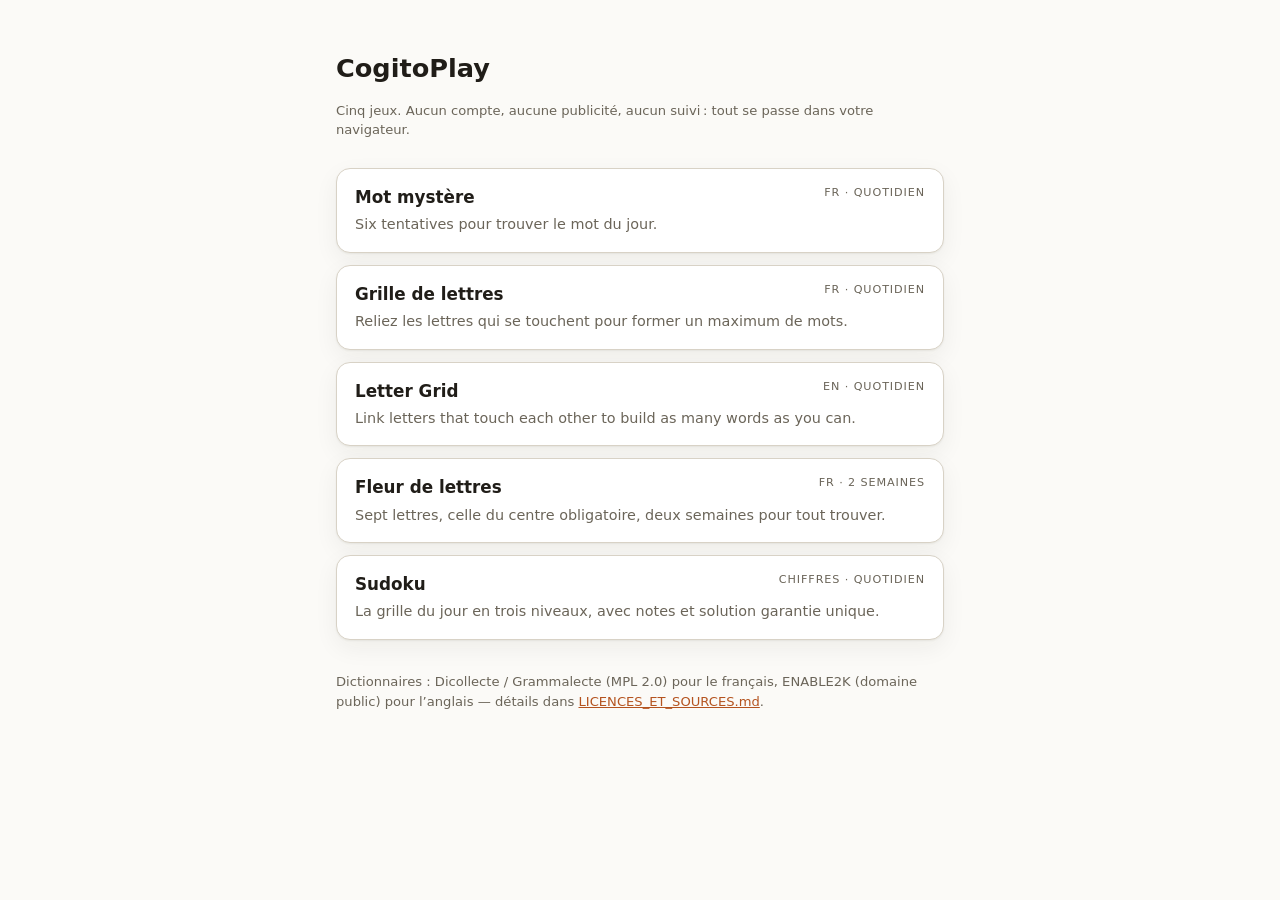
==== index.html @ eb27959a "Sudoku : plafond d'erreurs selon le niveau Illimité en facile, cinq erreurs en moyen, trois en diffi" ====
<!DOCTYPE html>
<html lang="fr">
  <head>
    <meta charset="utf-8" />
    <meta name="viewport" content="width=device-width, initial-scale=1" />
    <title>CogitoPlay</title>
    <meta name="description" content="Cinq jeux dans le navigateur : mot mystère, grilles de lettres, fleur de lettres, sudoku." />
    <link rel="icon" href="favicon.svg" type="image/svg+xml" />
    <link rel="stylesheet" href="shared/style-commun.css?v=7" />
    <style>
      .accueil {
        max-width: 640px;
        margin: 0 auto;
        padding: 32px 16px 64px;
      }
      .accueil h1 {
        font-size: 1.6rem;
        margin-bottom: 4px;
      }
      .liste-jeux {
        display: grid;
        gap: 12px;
        margin-top: 28px;
      }
      .carte-jeu {
        display: block;
        padding: 16px 18px;
        border: 1px solid var(--bord);
        border-radius: 14px;
        background: var(--fond-carte);
        text-decoration: none;
        color: inherit;
        box-shadow: var(--ombre);
      }
      .carte-jeu:hover {
        border-color: var(--bord-fort);
      }
      .carte-jeu[aria-disabled='true'] {
        opacity: 0.55;
        pointer-events: none;
        box-shadow: none;
      }
      .carte-jeu b {
        font-size: 1.05rem;
      }
      .carte-jeu p {
        margin: 4px 0 0;
        font-size: 0.9rem;
        color: var(--texte-doux);
      }
      .drapeau {
        float: right;
        font-size: 0.7rem;
        letter-spacing: 0.08em;
        text-transform: uppercase;
        color: var(--texte-doux);
      }
    </style>
  </head>
  <body>
    <div class="accueil">
      <h1>CogitoPlay</h1>
      <p class="jm-note">
        Cinq jeux. Aucun compte, aucune publicité, aucun suivi&#8239;: tout se passe dans
        votre navigateur.
      </p>

      <nav class="liste-jeux">
        <a class="carte-jeu" href="jeu-mot/index.html">
          <span class="drapeau">FR · quotidien</span>
          <b>Mot mystère</b>
          <p>Six tentatives pour trouver le mot du jour.</p>
        </a>

        <a class="carte-jeu" href="jeu-grille/index.html">
          <span class="drapeau">FR · quotidien</span>
          <b>Grille de lettres</b>
          <p>Reliez les lettres qui se touchent pour former un maximum de mots.</p>
        </a>

        <a class="carte-jeu" href="jeu-grille-en/index.html">
          <span class="drapeau">EN · quotidien</span>
          <b>Letter Grid</b>
          <p>Link letters that touch each other to build as many words as you can.</p>
        </a>

        <a class="carte-jeu" href="jeu-fleur/index.html">
          <span class="drapeau">FR · 2 semaines</span>
          <b>Fleur de lettres</b>
          <p>Sept lettres, celle du centre obligatoire, deux semaines pour tout trouver.</p>
        </a>

        <a class="carte-jeu" href="jeu-sudoku/index.html">
          <span class="drapeau">Chiffres · quotidien</span>
          <b>Sudoku</b>
          <p>La grille du jour en trois niveaux, avec notes et solution garantie unique.</p>
        </a>
      </nav>

      <p class="jm-note" style="margin-top: 32px">
        Dictionnaires : Dicollecte / Grammalecte (MPL 2.0) pour le français, ENABLE2K (domaine
        public) pour l’anglais — détails dans
        <a href="shared/dictionnaires/LICENCES_ET_SOURCES.md">LICENCES_ET_SOURCES.md</a>.
      </p>
    </div>
  </body>
</html>
---- shared/style-commun.css ----
/*
 * style-commun.css — jetons de couleur, typo et composants partagés
 * (en-tête, boutons, fenêtres modales, messages).
 * Thème clair par défaut, thème sombre suivant les préférences système.
 */

:root {
  --fond: #fbfaf7;
  --fond-carte: #ffffff;
  --fond-doux: #eeeae1;
  --texte: #201d18;
  --texte-doux: #6b6559;
  --bord: #d8d2c6;
  --bord-fort: #b3ab9b;
  --accent: #b4531f;
  --accent-doux: #f3e5da;
  --ombre: 0 1px 2px rgba(32, 29, 24, 0.06), 0 8px 24px rgba(32, 29, 24, 0.06);

  /* États des lettres — palette standard */
  --etat-juste: #4a8b4f;
  --etat-present: #d3a127;
  --etat-absent: #7d7568;
  --etat-texte: #ffffff;
  --etat-texte-absent: #ffffff;

  --rayon: 10px;
  --police: ui-sans-serif, system-ui, -apple-system, 'Segoe UI', Roboto, sans-serif;
  --police-mots: 'SF Mono', ui-monospace, 'Cascadia Mono', Menlo, Consolas, monospace;
}

/* Palette alternative pour daltonisme deutan/protan : bleu et orange. */
:root[data-palette='distincte'] {
  --etat-juste: #0d63c4;
  --etat-present: #e07b1a;
  --etat-absent: #8d8577;
}

@media (prefers-color-scheme: dark) {
  :root {
    --fond: #16150f;
    --fond-carte: #211f18;
    --fond-doux: #2c2a21;
    --texte: #f0ece2;
    --texte-doux: #a49d8d;
    --bord: #3b382d;
    --bord-fort: #57533f;
    --accent: #e08a4d;
    --accent-doux: #33261b;
    --ombre: 0 1px 2px rgba(0, 0, 0, 0.4), 0 8px 24px rgba(0, 0, 0, 0.35);

    --etat-juste: #58a05e;
    --etat-present: #c99a2c;
    --etat-absent: #57533f;
    --etat-texte: #12110c;
    /* Sur le gris sombre des lettres absentes, seul un texte clair reste lisible. */
    --etat-texte-absent: #e6e1d5;
  }
  :root[data-palette='distincte'] {
    --etat-juste: #3d8ee0;
    --etat-present: #e08a3a;
    --etat-absent: #57533f;
  }
}

* {
  box-sizing: border-box;
}

/* Sans cette règle, un `display` explicite l'emporte sur l'attribut hidden. */
[hidden] {
  display: none !important;
}

html,
body {
  height: 100%;
}

body {
  margin: 0;
  background: var(--fond);
  color: var(--texte);
  font-family: var(--police);
  font-size: 16px;
  line-height: 1.5;
  -webkit-text-size-adjust: 100%;
  overscroll-behavior-y: contain;
}

a {
  color: var(--accent);
}

/* ---------- En-tête ---------- */

.jm-entete {
  display: flex;
  align-items: center;
  gap: 8px;
  padding: 10px 12px;
  border-bottom: 1px solid var(--bord);
  background: var(--fond-carte);
}

.jm-entete h1 {
  flex: 1;
  margin: 0;
  font-size: 1.05rem;
  font-weight: 650;
  letter-spacing: 0.02em;
  text-align: center;
  white-space: nowrap;
  overflow: hidden;
  text-overflow: ellipsis;
}

.jm-entete .jm-retour {
  text-decoration: none;
  font-size: 0.85rem;
  color: var(--texte-doux);
  padding: 6px 8px;
  border-radius: var(--rayon);
}

.jm-entete .jm-retour:hover {
  background: var(--fond-doux);
}

.jm-actions {
  display: flex;
  gap: 4px;
}

/* ---------- Boutons ---------- */

.jm-bouton {
  font: inherit;
  color: var(--texte);
  background: var(--fond-carte);
  border: 1px solid var(--bord);
  border-radius: var(--rayon);
  padding: 8px 14px;
  cursor: pointer;
  transition: background 0.12s ease, border-color 0.12s ease;
}

.jm-bouton:hover {
  background: var(--fond-doux);
}

.jm-bouton--principal {
  background: var(--accent);
  border-color: var(--accent);
  color: #fff;
  font-weight: 600;
}

.jm-bouton--principal:hover {
  filter: brightness(1.06);
  background: var(--accent);
}

.jm-bouton--icone {
  width: 38px;
  height: 38px;
  padding: 0;
  display: grid;
  place-items: center;
  font-size: 1.05rem;
  line-height: 1;
}

.jm-bouton--discret {
  background: none;
  border-color: transparent;
  color: var(--texte-doux);
}

:focus-visible {
  outline: 3px solid var(--accent);
  outline-offset: 2px;
}

/* ---------- Message flottant ---------- */

.jm-message {
  position: fixed;
  top: 64px;
  left: 50%;
  transform: translateX(-50%);
  z-index: 40;
  display: flex;
  flex-direction: column;
  align-items: center;
  gap: 6px;
  pointer-events: none;
}

.jm-message p {
  margin: 0;
  background: var(--texte);
  color: var(--fond);
  padding: 8px 16px;
  border-radius: var(--rayon);
  font-size: 0.9rem;
  font-weight: 600;
  box-shadow: var(--ombre);
  animation: jm-apparition 0.15s ease;
}

@keyframes jm-apparition {
  from {
    opacity: 0;
    transform: translateY(-6px);
  }
}

/* ---------- Fenêtre modale ---------- */

.jm-modale {
  border: none;
  padding: 0;
  background: transparent;
  max-width: min(520px, 94vw);
  max-height: 90vh;
}

.jm-modale::backdrop {
  background: rgba(20, 18, 14, 0.55);
  backdrop-filter: blur(2px);
}

.jm-modale-contenu {
  background: var(--fond-carte);
  color: var(--texte);
  border: 1px solid var(--bord);
  border-radius: 16px;
  box-shadow: var(--ombre);
  padding: 22px;
  max-height: 90vh;
  overflow-y: auto;
}

.jm-modale h2 {
  margin: 0 0 4px;
  font-size: 1.25rem;
}

.jm-modale h3 {
  margin: 20px 0 6px;
  font-size: 0.82rem;
  text-transform: uppercase;
  letter-spacing: 0.08em;
  color: var(--texte-doux);
}

.jm-modale p,
.jm-modale li {
  font-size: 0.94rem;
}

.jm-modale ul {
  padding-left: 20px;
  margin: 6px 0;
}

.jm-modale-fermer {
  position: sticky;
  top: 0;
  float: right;
  margin: -8px -8px 0 0;
}

.jm-note {
  color: var(--texte-doux);
  font-size: 0.82rem;
}

.jm-chargement {
  display: grid;
  place-items: center;
  gap: 10px;
  padding: 48px 20px;
  text-align: center;
  color: var(--texte-doux);
}

.jm-erreur {
  margin: 24px auto;
  max-width: 520px;
  padding: 18px;
  border: 1px solid var(--bord-fort);
  border-radius: var(--rayon);
  background: var(--fond-carte);
  white-space: pre-wrap;
  font-size: 0.9rem;
}

@media (prefers-reduced-motion: reduce) {
  *,
  *::before,
  *::after {
    animation-duration: 0.01ms !important;
    transition-duration: 0.01ms !important;
  }
}

/* ---------- Barre de progression (grilles et fleur) ---------- */

.progression {
  display: grid;
  gap: 6px;
  padding: 10px 14px 12px;
  background: var(--fond-carte);
  border-bottom: 1px solid var(--bord);
}

.progression-mot {
  display: flex;
  align-items: center;
  gap: 8px;
  margin: 0;
  font-size: 0.92rem;
  font-weight: 600;
  min-height: 1.4em;
}

.progression-emoji {
  font-size: 1.15rem;
  line-height: 1;
}

.progression-piste {
  position: relative;
  height: 10px;
  border-radius: 999px;
  background: var(--fond-doux);
}

.progression-jauge {
  display: block;
  height: 100%;
  width: 0;
  border-radius: 999px;
  background: var(--accent);
  transition: width 0.4s ease, background 0.3s ease;
}

.progression-jauge--gagnee {
  background: var(--etat-juste);
}

/* Le trait qui marque la cible à atteindre. */
.progression-repere {
  position: absolute;
  top: -3px;
  bottom: -3px;
  width: 2px;
  border-radius: 2px;
  background: var(--texte);
  opacity: 0.55;
}

.progression-chiffres {
  position: relative;
  display: flex;
  justify-content: space-between;
  gap: 10px;
  margin: 0;
  font-size: 0.75rem;
  color: var(--texte-doux);
}

/* Positionné sur la même abscisse que le trait de la piste. */
.progression-cible {
  position: absolute;
  transform: translateX(-50%);
  white-space: nowrap;
}

.progression-chiffres b {
  font-family: var(--police-mots);
  font-size: 0.9rem;
  color: var(--texte);
}

.jm-modale-actions {
  display: flex;
  gap: 8px;
  justify-content: flex-end;
  flex-wrap: wrap;
  margin-top: 20px;
}

/* Messages ancrés en bas : sur les jeux dont le haut d'écran porte le score,
   la barre de progression ou le compteur, un message flottant en haut venait
   les recouvrir. */
.jm-message--bas {
  top: auto;
  bottom: calc(5.2rem + env(safe-area-inset-bottom));
}

.message--neutre {
  background: var(--texte);
  color: var(--fond);
}
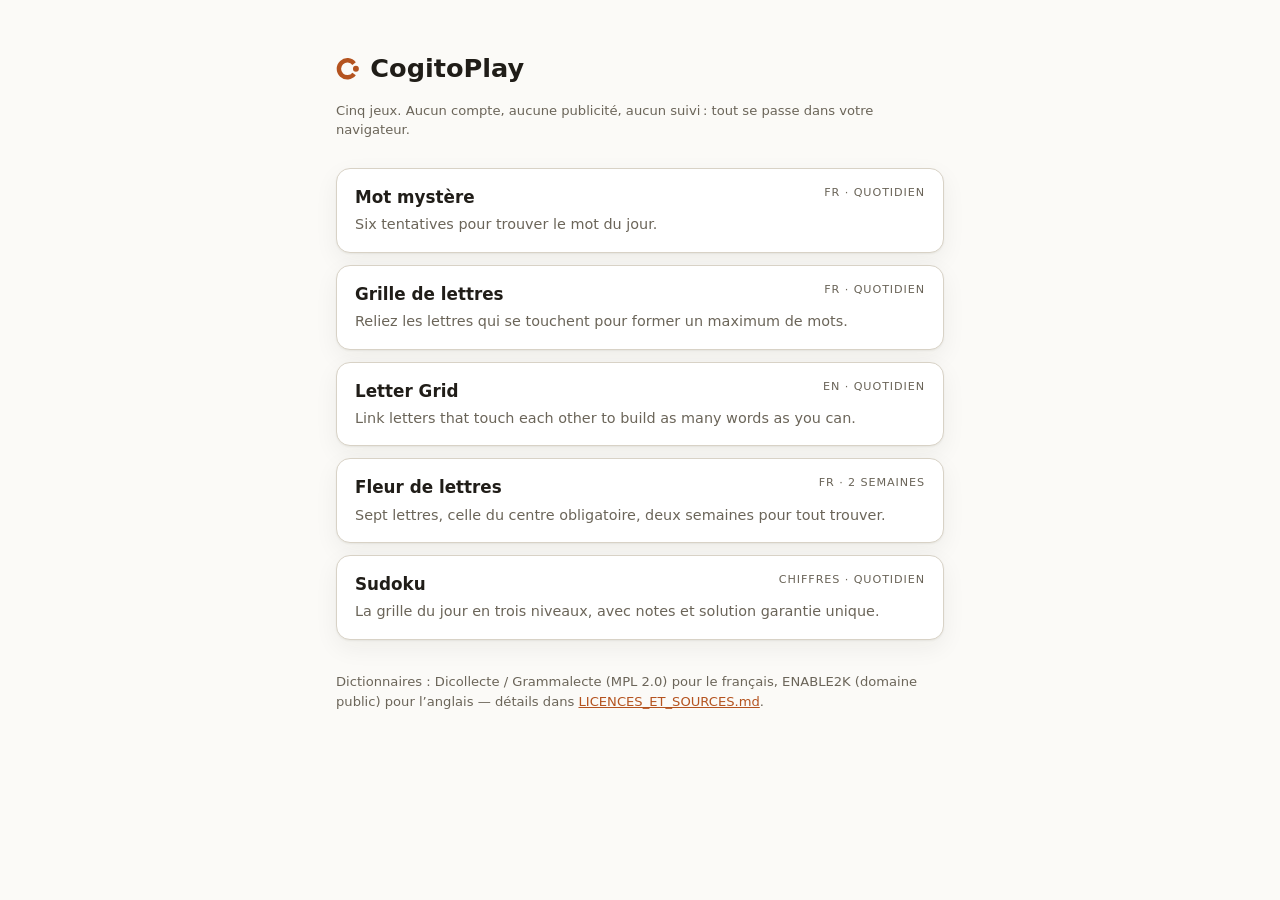
==== commit 8b845de3: "Intègre le logo « le sceau » Kit d'icônes à la racine : SVG pour les navigateurs récents, .ico en re" ====
--- a/index.html
+++ b/index.html
@@ -5,8 +5,12 @@
     <meta name="viewport" content="width=device-width, initial-scale=1" />
     <title>CogitoPlay</title>
     <meta name="description" content="Cinq jeux dans le navigateur : mot mystère, grilles de lettres, fleur de lettres, sudoku." />
-    <link rel="icon" href="favicon.svg" type="image/svg+xml" />
-    <link rel="stylesheet" href="shared/style-commun.css?v=7" />
+    <link rel="icon" href="/cogitoplay/favicon.ico" sizes="32x32" />
+    <link rel="icon" href="/cogitoplay/favicon.svg" type="image/svg+xml" />
+    <link rel="apple-touch-icon" href="/cogitoplay/apple-touch-icon.png" />
+    <link rel="manifest" href="/cogitoplay/site.webmanifest" />
+    <meta name="theme-color" content="#FBFAF7" />
+    <link rel="stylesheet" href="shared/style-commun.css?v=8" />
     <style>
       .accueil {
         max-width: 640px;
@@ -59,7 +63,19 @@
   </head>
   <body>
     <div class="accueil">
-      <h1>CogitoPlay</h1>
+      <h1 class="titre-sceau">
+        <svg class="sceau" viewBox="36 36 440 440" aria-hidden="true" focusable="false">
+          <g transform="translate(-7,0)">
+            <path
+              fill="currentColor"
+              fill-rule="evenodd"
+              d="M 413.60,132.87 A 200,200 0 1,0 413.60,379.13 L 348.99,328.65 A 118,118 0 1,1 348.99,183.35 Z"
+            />
+            <circle fill="currentColor" cx="415" cy="256" r="55" />
+          </g>
+        </svg>
+        CogitoPlay
+      </h1>
       <p class="jm-note">
         Cinq jeux. Aucun compte, aucune publicité, aucun suivi&#8239;: tout se passe dans
         votre navigateur.
--- a/shared/style-commun.css
+++ b/shared/style-commun.css
@@ -404,3 +404,20 @@
   background: var(--texte);
   color: var(--fond);
 }
+
+/* ---------- Le sceau, à gauche du titre de l'accueil ---------- */
+
+.titre-sceau {
+  display: flex;
+  align-items: center;
+  gap: 0.42em;
+}
+
+/* Un peu plus haut que la capitale : le C est rond, il doit déborder
+   légèrement en haut et en bas pour paraître aligné avec le mot. */
+.sceau {
+  flex: none;
+  width: 0.92em;
+  height: 0.92em;
+  color: var(--accent);
+}
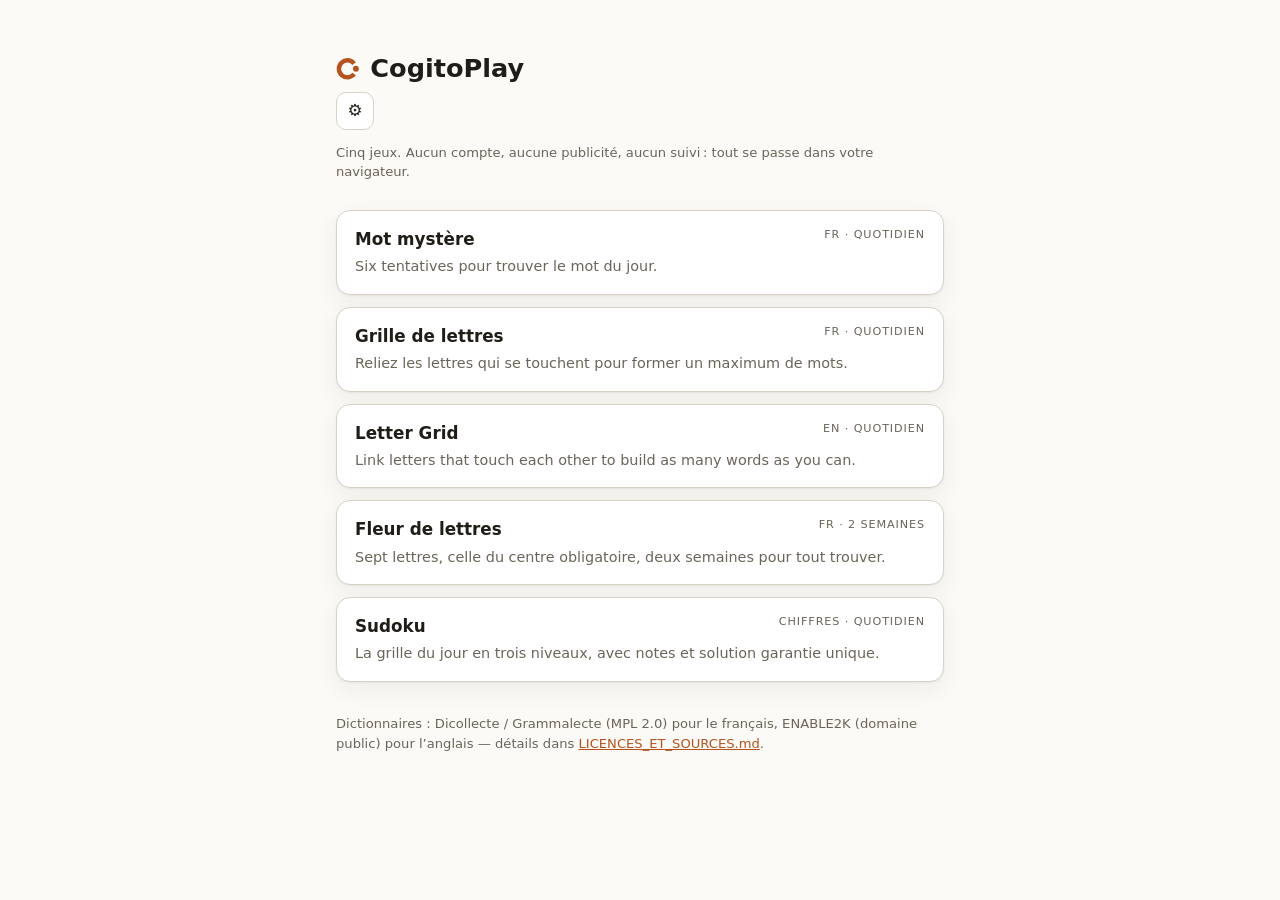
==== commit ab30b0fd: "Sélecteur de thème et fenêtre de réglages commune Le thème sort de la règle média : le choix du joue" ====
--- a/index.html
+++ b/index.html
@@ -5,12 +5,25 @@
     <meta name="viewport" content="width=device-width, initial-scale=1" />
     <title>CogitoPlay</title>
     <meta name="description" content="Cinq jeux dans le navigateur : mot mystère, grilles de lettres, fleur de lettres, sudoku." />
+    <script>
+      // Amorce : pose le thème avant le premier affichage, sinon la page
+      // clignote en clair une fraction de seconde avant de passer au sombre.
+      try {
+        var p = JSON.parse(localStorage.getItem('jm.prefs.v1') || '{}');
+        var t = p.theme || 'auto';
+        if (t === 'auto') {
+          t = matchMedia('(prefers-color-scheme: dark)').matches ? 'sombre' : 'clair';
+        }
+        document.documentElement.dataset.theme = t;
+        if (p.palette) document.documentElement.dataset.palette = p.palette;
+      } catch (e) {}
+    </script>
     <link rel="icon" href="/cogitoplay/favicon.ico" sizes="32x32" />
     <link rel="icon" href="/cogitoplay/favicon.svg" type="image/svg+xml" />
     <link rel="apple-touch-icon" href="/cogitoplay/apple-touch-icon.png" />
     <link rel="manifest" href="/cogitoplay/site.webmanifest" />
     <meta name="theme-color" content="#FBFAF7" />
-    <link rel="stylesheet" href="shared/style-commun.css?v=8" />
+    <link rel="stylesheet" href="shared/style-commun.css?v=11" />
     <style>
       .accueil {
         max-width: 640px;
@@ -63,7 +76,8 @@
   </head>
   <body>
     <div class="accueil">
-      <h1 class="titre-sceau">
+      <div class="entete-accueil">
+        <h1 class="titre-sceau">
         <svg class="sceau" viewBox="36 36 440 440" aria-hidden="true" focusable="false">
           <g transform="translate(-7,0)">
             <path
@@ -74,8 +88,10 @@
             <circle fill="currentColor" cx="415" cy="256" r="55" />
           </g>
         </svg>
-        CogitoPlay
-      </h1>
+          CogitoPlay
+        </h1>
+        <button class="jm-bouton jm-bouton--icone" data-reglages aria-label="Réglages" title="Réglages">⚙</button>
+      </div>
       <p class="jm-note">
         Cinq jeux. Aucun compte, aucune publicité, aucun suivi&#8239;: tout se passe dans
         votre navigateur.
@@ -119,5 +135,9 @@
         <a href="shared/dictionnaires/LICENCES_ET_SOURCES.md">LICENCES_ET_SOURCES.md</a>.
       </p>
     </div>
+
+    <script src="shared/storage.js?v=7"></script>
+    <script src="shared/message.js?v=7"></script>
+    <script src="shared/theme.js?v=1"></script>
   </body>
 </html>
--- a/shared/style-commun.css
+++ b/shared/style-commun.css
@@ -1,7 +1,8 @@
 /*
  * style-commun.css — jetons de couleur, typo et composants partagés
  * (en-tête, boutons, fenêtres modales, messages).
- * Thème clair par défaut, thème sombre suivant les préférences système.
+ * Thème clair par défaut ; les autres thèmes redéfinissent les mêmes jetons,
+ * choisis par le joueur dans les réglages.
  */
 
 :root {
@@ -16,6 +17,12 @@
   --accent-doux: #f3e5da;
   --ombre: 0 1px 2px rgba(32, 29, 24, 0.06), 0 8px 24px rgba(32, 29, 24, 0.06);
 
+  /* Texte posé sur un aplat d'accent, et couleur d'alerte. Ces deux-là
+     changent avec le thème : sur un accent clair, du blanc devient illisible. */
+  --sur-accent: #ffffff;
+  --alerte: #c9452b;
+  --alerte-sur-accent: #ffd9d2;
+
   /* États des lettres — palette standard */
   --etat-juste: #4a8b4f;
   --etat-present: #d3a127;
@@ -28,38 +35,48 @@
   --police-mots: 'SF Mono', ui-monospace, 'Cascadia Mono', Menlo, Consolas, monospace;
 }
 
-/* Palette alternative pour daltonisme deutan/protan : bleu et orange. */
+/*
+ * Le thème est toujours concret sur la page : le script d'amorce, en tête de
+ * chaque document, a déjà résolu « automatique » en clair ou sombre. Pas de
+ * règle média ici, donc, et pas de couleurs écrites deux fois.
+ */
+:root[data-theme='sombre'] {
+  --fond: #16150f;
+  --fond-carte: #211f18;
+  --fond-doux: #2c2a21;
+  --texte: #f0ece2;
+  --texte-doux: #a49d8d;
+  --bord: #3b382d;
+  --bord-fort: #57533f;
+  --accent: #e08a4d;
+  --accent-doux: #33261b;
+  --ombre: 0 1px 2px rgba(0, 0, 0, 0.4), 0 8px 24px rgba(0, 0, 0, 0.35);
+
+  --etat-juste: #58a05e;
+  --etat-present: #c99a2c;
+  --etat-absent: #57533f;
+  --etat-texte: #12110c;
+  /* Sur le gris sombre des lettres absentes, seul un texte clair reste lisible. */
+  --etat-texte-absent: #e6e1d5;
+  /* L'accent sombre est un orange clair : du blanc dessus tombait à 2,65 de
+     contraste, sous le minimum. L'encre du site y tient 6,21. */
+  --sur-accent: #211f18;
+  --alerte: #f08a6d;
+  --alerte-sur-accent: #4a1409;
+}
+
+/* Les palettes de lisibilité viennent après les thèmes : à spécificité égale,
+   c'est l'ordre qui tranche, et le choix du joueur doit l'emporter. */
 :root[data-palette='distincte'] {
   --etat-juste: #0d63c4;
   --etat-present: #e07b1a;
   --etat-absent: #8d8577;
 }
 
-@media (prefers-color-scheme: dark) {
-  :root {
-    --fond: #16150f;
-    --fond-carte: #211f18;
-    --fond-doux: #2c2a21;
-    --texte: #f0ece2;
-    --texte-doux: #a49d8d;
-    --bord: #3b382d;
-    --bord-fort: #57533f;
-    --accent: #e08a4d;
-    --accent-doux: #33261b;
-    --ombre: 0 1px 2px rgba(0, 0, 0, 0.4), 0 8px 24px rgba(0, 0, 0, 0.35);
-
-    --etat-juste: #58a05e;
-    --etat-present: #c99a2c;
-    --etat-absent: #57533f;
-    --etat-texte: #12110c;
-    /* Sur le gris sombre des lettres absentes, seul un texte clair reste lisible. */
-    --etat-texte-absent: #e6e1d5;
-  }
-  :root[data-palette='distincte'] {
-    --etat-juste: #3d8ee0;
-    --etat-present: #e08a3a;
-    --etat-absent: #57533f;
-  }
+:root[data-theme='sombre'][data-palette='distincte'] {
+  --etat-juste: #3d8ee0;
+  --etat-present: #e08a3a;
+  --etat-absent: #57533f;
 }
 
 * {
@@ -151,7 +168,7 @@
 .jm-bouton--principal {
   background: var(--accent);
   border-color: var(--accent);
-  color: #fff;
+  color: var(--sur-accent);
   font-weight: 600;
 }
 
@@ -421,3 +438,66 @@
   height: 0.92em;
   color: var(--accent);
 }
+
+/* ---------- Choix du thème, dans les réglages ---------- */
+
+.choix-theme {
+  display: grid;
+  gap: 6px;
+  margin-top: 4px;
+}
+
+.theme-choix {
+  display: flex;
+  align-items: baseline;
+  gap: 10px;
+  padding: 10px 12px;
+  font: inherit;
+  text-align: left;
+  color: var(--texte);
+  background: var(--fond-carte);
+  border: 1px solid var(--bord);
+  border-radius: var(--rayon);
+  cursor: pointer;
+}
+
+.theme-choix:hover {
+  border-color: var(--bord-fort);
+}
+
+.theme-choix b {
+  flex: none;
+  font-weight: 650;
+}
+
+.theme-choix span {
+  font-size: 0.82rem;
+  color: var(--texte-doux);
+}
+
+.theme-choix--actif {
+  background: var(--accent);
+  border-color: var(--accent);
+  color: var(--sur-accent);
+}
+
+.theme-choix--actif span {
+  color: var(--sur-accent);
+  opacity: 0.85;
+}
+
+/* Case à cocher étiquetée. Définie ici parce que la fenêtre de réglages est
+   commune : elle s'ouvre depuis des pages qui n'ont pas la même feuille de jeu. */
+.option {
+  display: flex;
+  align-items: flex-start;
+  gap: 8px;
+  font-size: 0.9rem;
+  line-height: 1.4;
+  cursor: pointer;
+}
+
+.option input {
+  flex: none;
+  margin: 0.25em 0 0;
+}
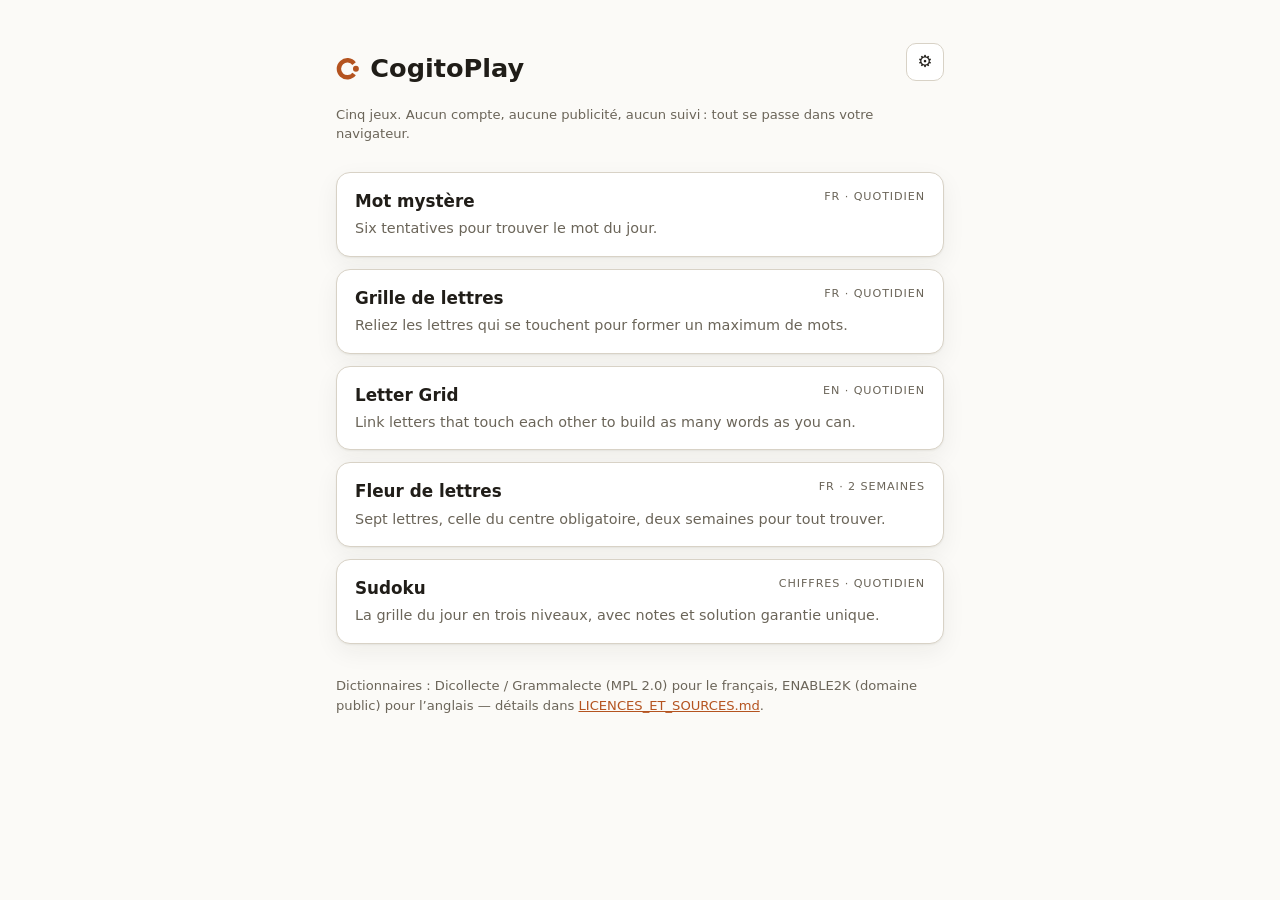
==== commit 0a381187: "Accueil : le bouton des réglages revient sur la ligne du titre Le conteneur avait été créé sans mise" ====
--- a/index.html
+++ b/index.html
@@ -30,6 +30,14 @@
         margin: 0 auto;
         padding: 32px 16px 64px;
       }
+      /* Le titre à gauche, le bouton des réglages en face. */
+      .entete-accueil {
+        display: flex;
+        align-items: center;
+        justify-content: space-between;
+        gap: 12px;
+      }
+
       .accueil h1 {
         font-size: 1.6rem;
         margin-bottom: 4px;
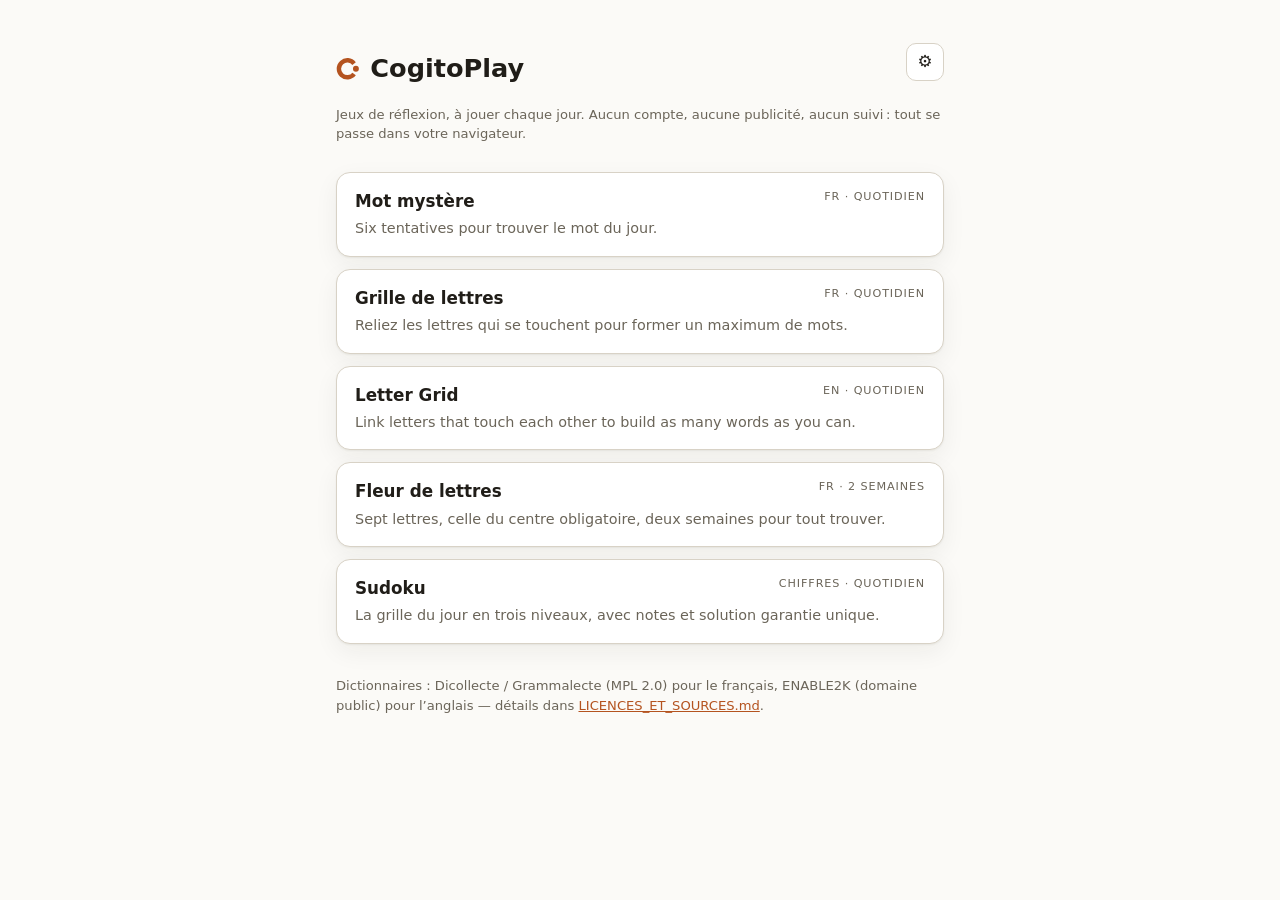
==== commit 61137de8: "Fait voyager le site avec les partages Trois choses liées : le partage ne menait nulle part, le logo" ====
--- a/index.html
+++ b/index.html
@@ -4,7 +4,23 @@
     <meta charset="utf-8" />
     <meta name="viewport" content="width=device-width, initial-scale=1" />
     <title>CogitoPlay</title>
-    <meta name="description" content="Cinq jeux dans le navigateur : mot mystère, grilles de lettres, fleur de lettres, sudoku." />
+    <meta name="description" content="Jeux de réflexion à jouer dans le navigateur : mot mystère, grilles de lettres, fleur de lettres, sudoku." />
+    <!-- Carte d'aperçu affichée par les messageries sous un lien partagé.
+         L'adresse doit être absolue : les robots qui lisent la page ne
+         savent pas résoudre un chemin relatif. C'est le seul endroit du
+         site où le domaine est écrit en dur — à corriger le jour du
+         déménagement, en même temps que le fichier CNAME. -->
+    <meta property="og:type" content="website" />
+    <meta property="og:site_name" content="CogitoPlay" />
+    <meta property="og:locale" content="fr_FR" />
+    <meta property="og:title" content="CogitoPlay" />
+    <meta property="og:description" content="Jeux de réflexion à jouer dans le navigateur : mot mystère, grilles de lettres, fleur de lettres, sudoku." />
+    <meta property="og:url" content="https://getbybu.github.io/cogitoplay/" />
+    <meta property="og:image" content="https://getbybu.github.io/cogitoplay/partage-1200x630.png" />
+    <meta property="og:image:width" content="1200" />
+    <meta property="og:image:height" content="630" />
+    <meta property="og:image:alt" content="CogitoPlay — jeux de réflexion" />
+    <meta name="twitter:card" content="summary_large_image" />
     <script>
       // Amorce : pose le thème avant le premier affichage, sinon la page
       // clignote en clair une fraction de seconde avant de passer au sombre.
@@ -23,7 +39,7 @@
     <link rel="apple-touch-icon" href="/cogitoplay/apple-touch-icon.png" />
     <link rel="manifest" href="/cogitoplay/site.webmanifest" />
     <meta name="theme-color" content="#FBFAF7" />
-    <link rel="stylesheet" href="shared/style-commun.css?v=11" />
+    <link rel="stylesheet" href="shared/style-commun.css?v=13" />
     <style>
       .accueil {
         max-width: 640px;
@@ -59,6 +75,26 @@
       }
       .carte-jeu:hover {
         border-color: var(--bord-fort);
+      }
+      /* L'accueil n'a pas d'en-tête où poser le liseré du thème arc-en-ciel :
+         ce sont les cartes qui le portent, une couleur chacune. */
+      :root[data-theme='arc'] .carte-jeu {
+        border-left-width: 5px;
+      }
+      :root[data-theme='arc'] .carte-jeu:nth-child(1) {
+        border-left-color: #e40303;
+      }
+      :root[data-theme='arc'] .carte-jeu:nth-child(2) {
+        border-left-color: #ff8c00;
+      }
+      :root[data-theme='arc'] .carte-jeu:nth-child(3) {
+        border-left-color: #e0a800;
+      }
+      :root[data-theme='arc'] .carte-jeu:nth-child(4) {
+        border-left-color: #008026;
+      }
+      :root[data-theme='arc'] .carte-jeu:nth-child(5) {
+        border-left-color: #24408e;
       }
       .carte-jeu[aria-disabled='true'] {
         opacity: 0.55;
@@ -101,8 +137,8 @@
         <button class="jm-bouton jm-bouton--icone" data-reglages aria-label="Réglages" title="Réglages">⚙</button>
       </div>
       <p class="jm-note">
-        Cinq jeux. Aucun compte, aucune publicité, aucun suivi&#8239;: tout se passe dans
-        votre navigateur.
+        Jeux de réflexion, à jouer chaque jour. Aucun compte, aucune publicité, aucun
+        suivi&#8239;: tout se passe dans votre navigateur.
       </p>
 
       <nav class="liste-jeux">
@@ -145,7 +181,7 @@
     </div>
 
     <script src="shared/storage.js?v=7"></script>
-    <script src="shared/message.js?v=7"></script>
-    <script src="shared/theme.js?v=1"></script>
+    <script src="shared/message.js?v=8"></script>
+    <script src="shared/theme.js?v=3"></script>
   </body>
 </html>
--- a/shared/style-commun.css
+++ b/shared/style-commun.css
@@ -29,6 +29,15 @@
   --etat-absent: #7d7568;
   --etat-texte: #ffffff;
   --etat-texte-absent: #ffffff;
+  /* La lettre « mal placée » suit la lettre « juste » par défaut, mais un thème
+     dont le jaune est vif doit pouvoir y poser de l'encre plutôt que du blanc.
+     Écrit en var(), ce jeton suit automatiquement chaque thème qui ne le
+     redéfinit pas : clair et sombre restent inchangés. */
+  --etat-texte-present: var(--etat-texte);
+
+  /* --decor-arc n'est volontairement pas déclaré ici : les rares endroits qui
+     l'emploient écrivent var(--decor-arc, none) et gardent donc leur aplat tant
+     qu'aucun thème ne pose de dégradé. */
 
   --rayon: 10px;
   --police: ui-sans-serif, system-ui, -apple-system, 'Segoe UI', Roboto, sans-serif;
@@ -65,6 +74,52 @@
   --alerte-sur-accent: #4a1409;
 }
 
+/*
+ * Arc-en-ciel. Le dégradé ne peut pas servir de fond général : il rendrait le
+ * texte illisible et changerait de contraste selon l'endroit de l'écran. Il est
+ * donc réservé à trois traits décoratifs (--decor-arc), et le reste de la page
+ * est peint dans un violet franc, la teinte qui ferme la bande et qui supporte
+ * du blanc. Chaque paire a été mesurée : le minimum tombe à 4,5 sauf pour les
+ * bordures, décoratives, tenues à 3.
+ */
+:root[data-theme='arc'] {
+  --fond: #fdfbff;
+  --fond-carte: #ffffff;
+  --fond-doux: #f2ecfd;
+  --texte: #241c33;
+  --texte-doux: #665d78;
+  --bord: #e3daf5;
+  --bord-fort: #9b84c6;
+  --accent: #6a1fd0;
+  --accent-doux: #f0e7ff;
+  --ombre: 0 1px 2px rgba(58, 26, 105, 0.08), 0 8px 24px rgba(58, 26, 105, 0.1);
+
+  --sur-accent: #ffffff;
+  --alerte: #c2185b;
+  --alerte-sur-accent: #ffe0ec;
+
+  --etat-juste: #07875a;
+  /* Le jaune de la bande elle-même, plutôt qu'un ambre qui ressemblait trop au
+     jaune des autres thèmes. */
+  --etat-present: #ffd400;
+  --etat-absent: #7a7288;
+  --etat-texte: #ffffff;
+  /* Le jaune est bien trop lumineux pour du blanc : 1,4 de contraste contre
+     11,4 avec l'encre du site. C'est la raison d'être de ce jeton. */
+  --etat-texte-present: #241c33;
+  --etat-texte-absent: #ffffff;
+
+  --decor-arc: linear-gradient(
+    90deg,
+    #e40303 0%,
+    #ff8c00 20%,
+    #ffd400 40%,
+    #008026 60%,
+    #24408e 80%,
+    #732982 100%
+  );
+}
+
 /* Les palettes de lisibilité viennent après les thèmes : à spécificité égale,
    c'est l'ordre qui tranche, et le choix du joueur doit l'emporter. */
 :root[data-palette='distincte'] {
@@ -111,12 +166,25 @@
 /* ---------- En-tête ---------- */
 
 .jm-entete {
+  position: relative;
   display: flex;
   align-items: center;
   gap: 8px;
   padding: 10px 12px;
   border-bottom: 1px solid var(--bord);
   background: var(--fond-carte);
+}
+
+/* Le liseré du thème arc-en-ciel. Posé en absolu : sans dégradé à afficher, il
+   ne prend aucune place et ne décale rien dans les autres thèmes. */
+.jm-entete::after {
+  content: '';
+  position: absolute;
+  left: 0;
+  right: 0;
+  bottom: -1px;
+  height: 3px;
+  background-image: var(--decor-arc, none);
 }
 
 .jm-entete h1 {
@@ -359,12 +427,19 @@
   height: 100%;
   width: 0;
   border-radius: 999px;
-  background: var(--accent);
-  transition: width 0.4s ease, background 0.3s ease;
+  background-color: var(--accent);
+  /* Une largeur, plutôt qu'un dégradé étiré sur la jauge : la bande se découvre
+     ainsi à mesure qu'on progresse, au lieu d'afficher toutes les couleurs
+     écrasées dans quelques pixels dès le premier mot trouvé. Cette valeur ne
+     sert qu'avant le premier affichage — progression.js la remplace ensuite par
+     la largeur mesurée de la piste. */
+  background-image: var(--decor-arc, none);
+  background-size: 280px 100%;
+  transition: width 0.4s ease, background-color 0.3s ease;
 }
 
 .progression-jauge--gagnee {
-  background: var(--etat-juste);
+  background-color: var(--etat-juste);
 }
 
 /* Le trait qui marque la cible à atteindre. */
